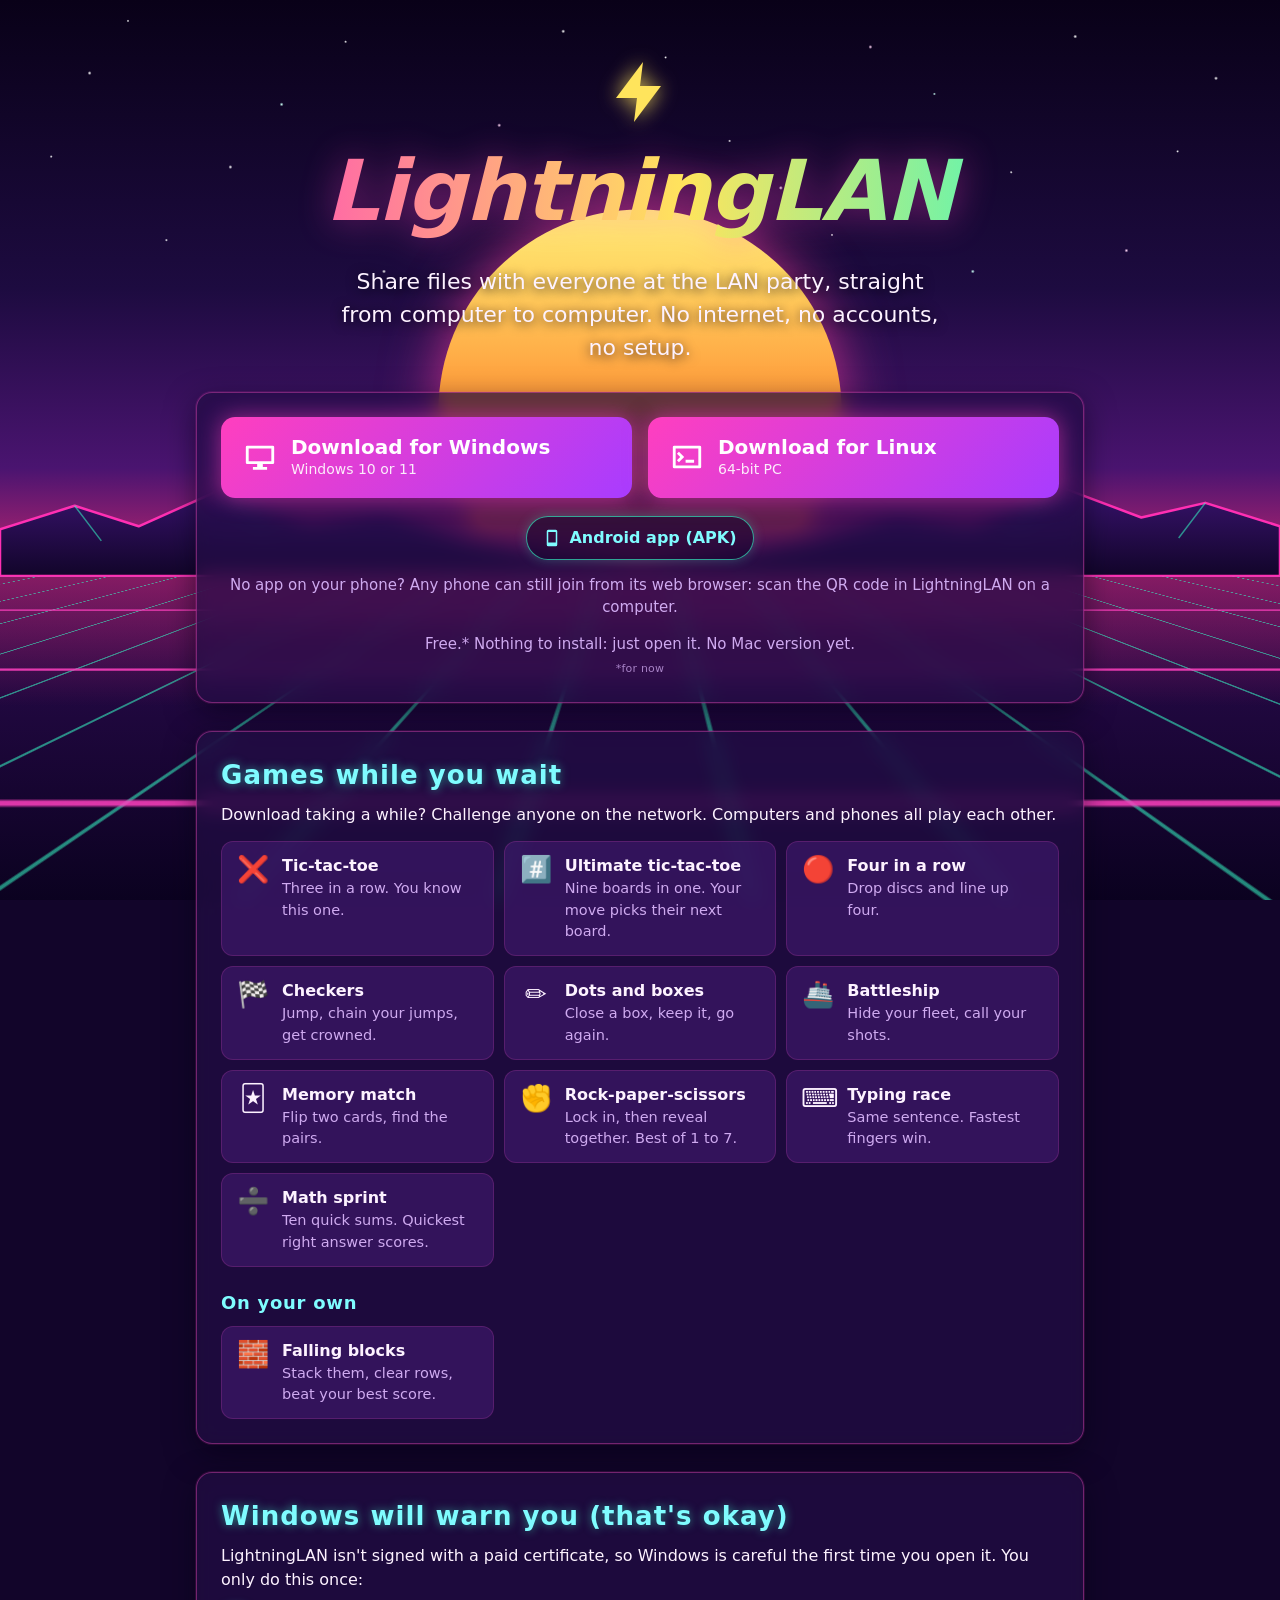
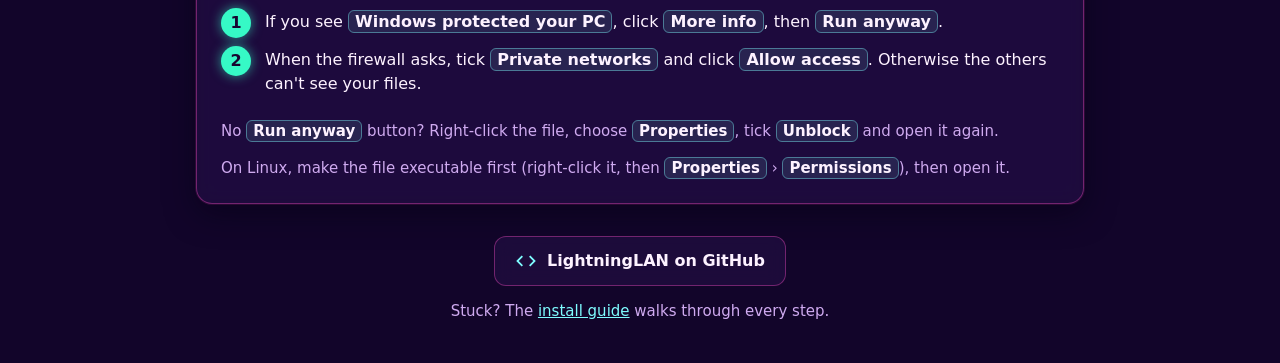
==== docs/index.html @ 92f5864b "Website for lightninglan.party (GitHub Pages, in docs/) A one-page Synthwave site for LAN party frie" ====
<!doctype html>
<html lang="en">
<head>
  <meta charset="utf-8">
  <meta name="viewport" content="width=device-width, initial-scale=1">
  <title>LightningLAN: share files at your LAN party</title>
  <meta name="description" content="Share files with everyone at the LAN party, straight from computer to computer. No internet, no accounts, no setup. Free for Windows and Linux.">
  <meta name="theme-color" content="#12052a">
  <meta property="og:type" content="website">
  <meta property="og:url" content="https://lightninglan.party/">
  <meta property="og:title" content="LightningLAN">
  <meta property="og:description" content="Share files with everyone at the LAN party, straight from computer to computer. No internet, no accounts, no setup.">
  <link rel="icon" href="favicon.svg" type="image/svg+xml">
  <link rel="stylesheet" href="style.css">
</head>
<body>
  <!-- The app's Synthwave scene: stars, a striped sun, mountains and a rolling neon grid. -->
  <div class="scene" aria-hidden="true">
    <div class="sw-stars"></div>
    <div class="sw-sun"></div>
    <div class="sw-mountains"></div>
    <div class="sw-floor"><div class="sw-grid"></div></div>
  </div>

  <main class="page">
    <header class="hero">
      <svg class="logo" viewBox="0 0 24 24" aria-hidden="true"><path d="M13 2 4 14h7l-1 8 9-12h-7l1-8z"/></svg>
      <h1 class="brand">LightningLAN</h1>
      <p class="tagline">Share files with everyone at the LAN party, straight from computer to computer.
        No internet, no accounts, no setup.</p>
    </header>

    <section class="card get" aria-label="Download">
      <div class="downloads">
        <a class="dl" href="https://github.com/zridi10/LightningLAN/releases/latest/download/LightningLAN.exe">
          <svg viewBox="0 0 24 24" aria-hidden="true"><path d="M3 4h18a1 1 0 0 1 1 1v11a1 1 0 0 1-1 1h-7v2h3v2H7v-2h3v-2H3a1 1 0 0 1-1-1V5a1 1 0 0 1 1-1zm1 2v9h16V6H4z"/></svg>
          <span><strong>Download for Windows</strong><small>Windows 10 or 11</small></span>
        </a>
        <a class="dl" href="https://github.com/zridi10/LightningLAN/releases/latest/download/LightningLAN-linux-x86_64">
          <svg viewBox="0 0 24 24" aria-hidden="true"><path d="M3 4h18a1 1 0 0 1 1 1v14a1 1 0 0 1-1 1H3a1 1 0 0 1-1-1V5a1 1 0 0 1 1-1zm1 2v12h16V6H4zm2.3 2.3 3.7 3.7-3.7 3.7-1.4-1.4 2.3-2.3-2.3-2.3 1.4-1.4zM11 14h6v2h-6v-2z"/></svg>
          <span><strong>Download for Linux</strong><small>64-bit PC</small></span>
        </a>
      </div>
      <a class="dl-small" href="https://github.com/zridi10/LightningLAN/releases/latest/download/LightningLAN-android.apk">
        <svg viewBox="0 0 24 24" aria-hidden="true"><path d="M7 1h10a2 2 0 0 1 2 2v18a2 2 0 0 1-2 2H7a2 2 0 0 1-2-2V3a2 2 0 0 1 2-2zm0 3v14h10V4H7zm4 15.5h2v1.5h-2v-1.5z"/></svg>
        Android app (APK)
      </a>
      <p class="note">No app on your phone? Any phone can still join from its web browser: scan the QR code
        in LightningLAN on a computer.</p>
      <p class="note muted">Free.* Nothing to install: just open it. No Mac version yet.</p>
      <p class="legal">*for now</p>
    </section>

    <section class="card" aria-labelledby="games-title">
      <h2 id="games-title">Games while you wait</h2>
      <p>Download taking a while? Challenge anyone on the network. Computers and phones all play each other.</p>
      <ul class="games">
        <li><span class="icon" aria-hidden="true">❌</span><span><b>Tic-tac-toe</b>Three in a row. You know this one.</span></li>
        <li><span class="icon" aria-hidden="true">#️⃣</span><span><b>Ultimate tic-tac-toe</b>Nine boards in one. Your move picks their next board.</span></li>
        <li><span class="icon" aria-hidden="true">🔴</span><span><b>Four in a row</b>Drop discs and line up four.</span></li>
        <li><span class="icon" aria-hidden="true">🏁</span><span><b>Checkers</b>Jump, chain your jumps, get crowned.</span></li>
        <li><span class="icon" aria-hidden="true">✏️</span><span><b>Dots and boxes</b>Close a box, keep it, go again.</span></li>
        <li><span class="icon" aria-hidden="true">🚢</span><span><b>Battleship</b>Hide your fleet, call your shots.</span></li>
        <li><span class="icon" aria-hidden="true">🃏</span><span><b>Memory match</b>Flip two cards, find the pairs.</span></li>
        <li><span class="icon" aria-hidden="true">✊</span><span><b>Rock-paper-scissors</b>Lock in, then reveal together. Best of 1 to 7.</span></li>
        <li><span class="icon" aria-hidden="true">⌨️</span><span><b>Typing race</b>Same sentence. Fastest fingers win.</span></li>
        <li><span class="icon" aria-hidden="true">➗</span><span><b>Math sprint</b>Ten quick sums. Quickest right answer scores.</span></li>
      </ul>
      <h3>On your own</h3>
      <ul class="games">
        <li><span class="icon" aria-hidden="true">🧱</span><span><b>Falling blocks</b>Stack them, clear rows, beat your best score.</span></li>
      </ul>
    </section>

    <section class="card" id="windows" aria-labelledby="windows-title">
      <h2 id="windows-title">Windows will warn you (that's okay)</h2>
      <p>LightningLAN isn't signed with a paid certificate, so Windows is careful the first time you open it.
        You only do this once:</p>
      <ol class="steps">
        <li>If you see <span class="ui">Windows protected your PC</span>, click <span class="ui">More info</span>,
          then <span class="ui">Run anyway</span>.</li>
        <li>When the firewall asks, tick <span class="ui">Private networks</span> and click
          <span class="ui">Allow access</span>. Otherwise the others can't see your files.</li>
      </ol>
      <p class="note">No <span class="ui">Run anyway</span> button? Right-click the file, choose
        <span class="ui">Properties</span>, tick <span class="ui">Unblock</span> and open it again.</p>
      <p class="note">On Linux, make the file executable first (right-click it, then
        <span class="ui">Properties</span> › <span class="ui">Permissions</span>), then open it.</p>
    </section>

    <footer class="footer">
      <a class="github" href="https://github.com/zridi10/LightningLAN">
        <svg viewBox="0 0 24 24" aria-hidden="true"><path d="M8.7 16.6 4.1 12l4.6-4.6L7.3 6l-6 6 6 6 1.4-1.4zm6.6 0 4.6-4.6-4.6-4.6L16.7 6l6 6-6 6-1.4-1.4z"/></svg>
        LightningLAN on GitHub
      </a>
      <p class="muted">Stuck? The <a href="https://github.com/zridi10/LightningLAN/blob/main/INSTALL.md">install guide</a>
        walks through every step.</p>
    </footer>
  </main>
</body>
</html>
---- docs/style.css ----
/* lightninglan.party: the app's Synthwave theme (lightninglan/static/style.css) as a one-page site. */

:root {
  --bg: #12052a;
  --surface: rgba(34, 14, 66, 0.72);
  --surface-2: rgba(66, 26, 112, 0.62);
  --border: rgba(255, 79, 196, 0.38);
  --text: #fdf2ff;
  --muted: #cfaaf0;
  --pink: #ff3fbf;
  --cyan: #36f9c6;
  --sky: #7ffcff;
  --bolt: #ffe45c;
  color-scheme: dark;
}

* { box-sizing: border-box; }
html { -webkit-text-size-adjust: 100%; }
body { margin: 0; min-height: 100vh; background: var(--bg); color: var(--text); line-height: 1.5;
       font: 16px/1.5 system-ui, "Segoe UI", Roboto, "Helvetica Neue", Arial, sans-serif; }
a { color: var(--sky); }
a:focus-visible { outline: 3px solid var(--bolt); outline-offset: 3px; }

/* ----- the scene, fixed behind everything ------------------------------------------------------ */

.scene { position: fixed; inset: 0; z-index: 0; overflow: hidden; pointer-events: none;
         background: linear-gradient(#090118 0%, #1d0b40 32%, #4a1470 52%, #c0266f 63.5%, #12052a 64%); }
.scene > div { position: absolute; }
.sw-stars { inset: 0 0 42% 0; animation: twinkle 2.6s ease-in-out infinite alternate;
  background-image:
    radial-gradient(2px 2px at 7% 14%, #fff, transparent), radial-gradient(2px 2px at 18% 32%, #fff, transparent),
    radial-gradient(1.5px 1.5px at 27% 8%, #fff, transparent), radial-gradient(2px 2px at 39% 24%, #ffd6f5, transparent),
    radial-gradient(1.5px 1.5px at 52% 11%, #fff, transparent), radial-gradient(2px 2px at 61% 36%, #fff, transparent),
    radial-gradient(1.5px 1.5px at 73% 18%, #c9fff4, transparent), radial-gradient(2px 2px at 84% 7%, #fff, transparent),
    radial-gradient(1.5px 1.5px at 92% 29%, #fff, transparent), radial-gradient(2px 2px at 46% 42%, #fff, transparent),
    radial-gradient(1.5px 1.5px at 13% 46%, #fff, transparent), radial-gradient(2px 2px at 88% 48%, #ffd6f5, transparent); }
.sw-stars::after { content: ""; position: absolute; inset: 0; animation: twinkle 3.4s ease-in-out infinite alternate-reverse;
  background-image:
    radial-gradient(1.5px 1.5px at 4% 30%, #fff, transparent), radial-gradient(2px 2px at 22% 20%, #c9fff4, transparent),
    radial-gradient(1.5px 1.5px at 33% 40%, #fff, transparent), radial-gradient(2px 2px at 44% 6%, #fff, transparent),
    radial-gradient(1.5px 1.5px at 57% 27%, #fff, transparent), radial-gradient(2px 2px at 68% 9%, #ffd6f5, transparent),
    radial-gradient(1.5px 1.5px at 79% 33%, #fff, transparent), radial-gradient(2px 2px at 95% 15%, #fff, transparent),
    radial-gradient(1.5px 1.5px at 65% 45%, #fff, transparent), radial-gradient(2px 2px at 30% 52%, #fff, transparent),
    radial-gradient(1.5px 1.5px at 10% 4%, #fff, transparent), radial-gradient(2px 2px at 76% 52%, #c9fff4, transparent); }
@keyframes twinkle { from { opacity: 0.35; } to { opacity: 1; } }
.sw-sun { left: 50%; bottom: 31%; width: min(46vw, 420px); aspect-ratio: 1; transform: translateX(-50%);
          background: url(assets/synthwave-sun.svg) center / contain no-repeat;
          filter: drop-shadow(0 0 28px rgba(255, 64, 160, 0.7)); animation: glow 3.5s ease-in-out infinite alternate; }
@keyframes glow { to { filter: drop-shadow(0 0 48px rgba(255, 140, 60, 0.85)); } }
.sw-mountains { left: 0; right: 0; bottom: 36%; height: 13vh;
                background: url(assets/synthwave-mountains.svg) bottom / 100% 100% no-repeat; }
.sw-floor { left: 0; right: 0; top: 64%; bottom: 0; overflow: hidden; perspective: 300px; perspective-origin: 50% 0;
            background: linear-gradient(#2d0b52, #0b0220); }
.sw-floor::after { content: ""; position: absolute; left: 0; right: 0; top: 0; height: 40%;
                   background: linear-gradient(rgba(192, 38, 111, 0.6), transparent); }
.sw-grid { position: absolute; left: -150%; right: -150%; top: -70px; height: 1200px; transform-origin: 50% 70px;
           background-image: linear-gradient(rgba(255, 63, 191, 0.85) 2px, transparent 2px),
                             linear-gradient(90deg, rgba(54, 249, 198, 0.55) 2px, transparent 2px);
           background-size: 70px 70px; transform: rotateX(68deg); animation: roll 1.1s linear infinite; }
@keyframes roll { from { transform: rotateX(68deg) translateY(0); } to { transform: rotateX(68deg) translateY(70px); } }

/* ----- the page ----------------------------------------------------------------------------- */

.page { position: relative; z-index: 1; max-width: 920px; margin: 0 auto; padding: 56px 16px 40px; }

.hero { text-align: center; }
.logo { width: 72px; height: 72px; fill: var(--bolt); filter: drop-shadow(0 0 10px rgba(255, 228, 92, 0.85)); }
/* The gradient only paints inside the box: room below for the g's tail, and at the sides for the slant. */
.brand { margin: 2px 0 6px; font-size: clamp(44px, 9vw, 84px); line-height: 1.25; font-weight: 800; font-style: italic;
         letter-spacing: -0.01em; color: transparent; -webkit-background-clip: text; background-clip: text;
         background-image: linear-gradient(90deg, #ff3fbf, #ffe45c 55%, #36f9c6);
         filter: drop-shadow(0 0 18px rgba(255, 63, 191, 0.45)); padding: 0.02em 0.14em 0.18em; }
.tagline { max-width: 620px; margin: 0 auto; font-size: clamp(18px, 2.6vw, 22px); text-shadow: 0 2px 12px rgba(9, 1, 24, 0.9); }

.card { margin-top: 28px; padding: 24px; border: 1px solid var(--border); border-radius: 16px; background: var(--surface);
        box-shadow: 0 0 0 1px rgba(255, 63, 191, 0.12), 0 10px 30px rgba(5, 0, 20, 0.55);
        -webkit-backdrop-filter: blur(10px) saturate(1.3); backdrop-filter: blur(10px) saturate(1.3); }
h2 { margin: 0 0 8px; font-size: 26px; color: var(--sky); text-shadow: 0 0 10px rgba(54, 249, 198, 0.55); letter-spacing: 0.04em; }
h3 { margin: 22px 0 10px; font-size: 18px; color: var(--sky); letter-spacing: 0.04em; }
.card p { margin: 0 0 14px; }
.muted { color: var(--muted); }
.note { font-size: 15px; color: var(--muted); }
.card .note:last-child { margin-bottom: 0; }
.card .legal { margin: -8px 0 0; font-size: 11px; letter-spacing: 0.02em; color: var(--muted); opacity: 0.75; }

/* Downloads: two big neon buttons, a smaller one for Android. */
.get { text-align: center; }
.downloads { display: grid; grid-template-columns: repeat(auto-fit, minmax(250px, 1fr)); gap: 16px; }
.dl { display: flex; align-items: center; gap: 14px; padding: 18px 22px; border-radius: 14px; text-align: left;
      color: #fff; text-decoration: none; background: linear-gradient(135deg, #ff3fbf, #a83cff);
      box-shadow: 0 0 22px rgba(255, 63, 191, 0.55); transition: transform 0.15s, box-shadow 0.15s; }
.dl:hover { transform: translateY(-2px); box-shadow: 0 0 34px rgba(255, 63, 191, 0.8); }
.dl svg { flex: none; width: 34px; height: 34px; fill: currentColor; }
.dl strong { display: block; font-size: 20px; line-height: 1.2; }
.dl small { display: block; font-size: 14px; opacity: 0.9; }
.dl-small { display: inline-flex; align-items: center; gap: 8px; margin: 18px 0 14px; padding: 9px 16px;
            border: 1px solid rgba(54, 249, 198, 0.65); border-radius: 999px; background: rgba(18, 5, 42, 0.55);
            color: var(--sky); text-decoration: none; font-weight: 600; box-shadow: 0 0 12px rgba(54, 249, 198, 0.25);
            transition: background 0.15s, box-shadow 0.15s; }
.dl-small:hover { background: rgba(54, 249, 198, 0.14); box-shadow: 0 0 18px rgba(54, 249, 198, 0.45); }
.dl-small svg { width: 18px; height: 18px; fill: currentColor; }

/* Games. */
.games { list-style: none; margin: 0; padding: 0; display: grid; grid-template-columns: repeat(auto-fill, minmax(250px, 1fr));
         gap: 10px; }
.games li { display: flex; gap: 12px; align-items: flex-start; padding: 12px 14px; border-radius: 12px;
            background: var(--surface-2); border: 1px solid rgba(255, 79, 196, 0.18); }
.games .icon { flex: none; width: 34px; font-size: 26px; line-height: 1.2; text-align: center; }
.games b { display: block; }
.games li > span:last-child { font-size: 14.5px; color: var(--muted); }
.games li b { color: var(--text); font-size: 16px; }

/* Windows warning steps. */
.steps { margin: 0 0 14px; padding: 0; list-style: none; counter-reset: step; }
.steps li { position: relative; padding: 4px 0 10px 44px; counter-increment: step; }
.steps li::before { content: counter(step); position: absolute; left: 0; top: 2px; width: 30px; height: 30px; border-radius: 50%;
                    display: grid; place-items: center; font-weight: 800; color: #170530; background: var(--cyan);
                    box-shadow: 0 0 12px rgba(54, 249, 198, 0.6); }
.ui { padding: 1px 6px; border-radius: 6px; border: 1px solid rgba(127, 252, 255, 0.4); background: rgba(127, 252, 255, 0.1);
      color: var(--text); font-weight: 600; white-space: nowrap; }

/* Footer. */
.footer { margin-top: 32px; text-align: center; }
.github { display: inline-flex; align-items: center; gap: 10px; padding: 12px 20px; border-radius: 12px;
          border: 1px solid var(--border); background: var(--surface); color: var(--text); font-weight: 700;
          text-decoration: none; -webkit-backdrop-filter: blur(10px); backdrop-filter: blur(10px);
          transition: box-shadow 0.15s; }
.github:hover { box-shadow: 0 0 20px rgba(255, 63, 191, 0.5); }
.github svg { width: 22px; height: 22px; fill: var(--sky); }
.footer p { margin: 14px 0 0; font-size: 15px; }

@media (max-width: 520px) {
  .page { padding-top: 36px; }
  .card { padding: 18px; }
  .ui { white-space: normal; }
}

@media (prefers-reduced-motion: reduce) {
  .sw-stars, .sw-stars::after, .sw-sun, .sw-grid { animation: none; }
  .dl, .dl-small, .github { transition: none; }
  .dl:hover { transform: none; }
}
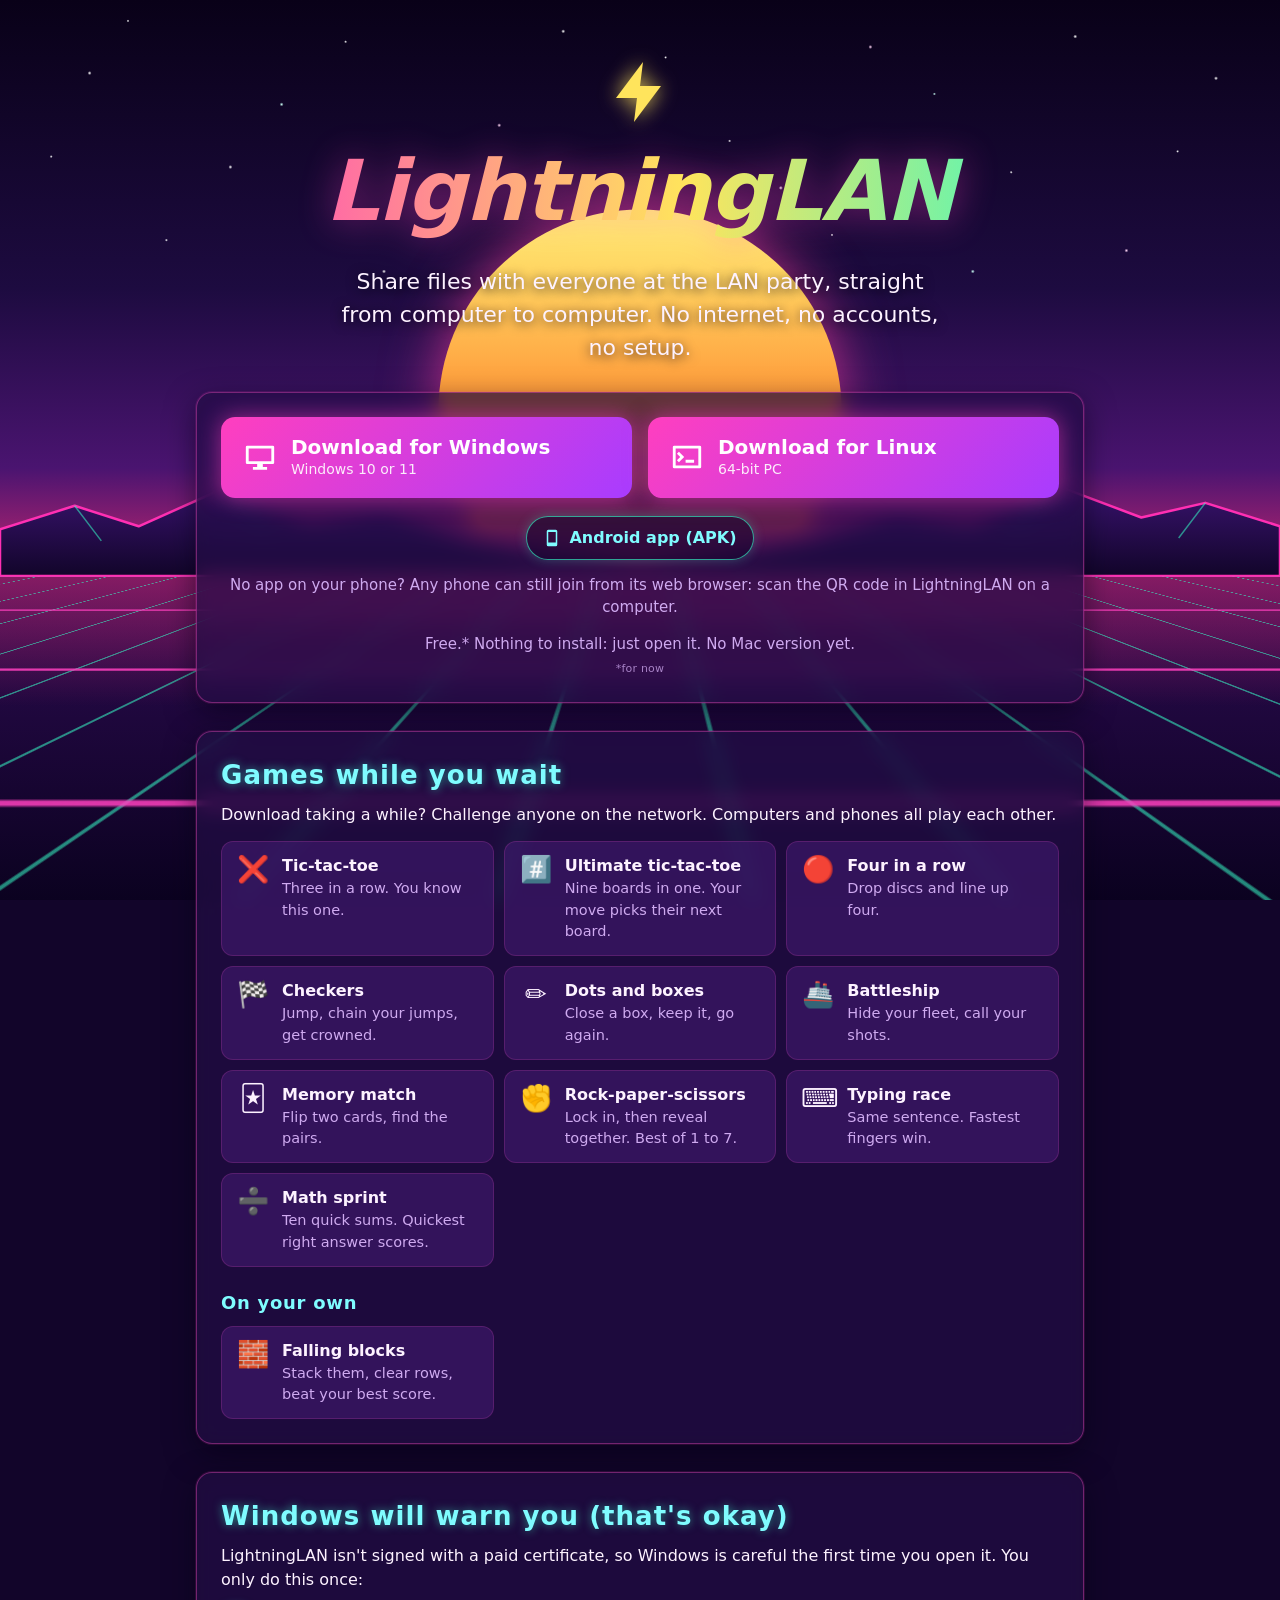
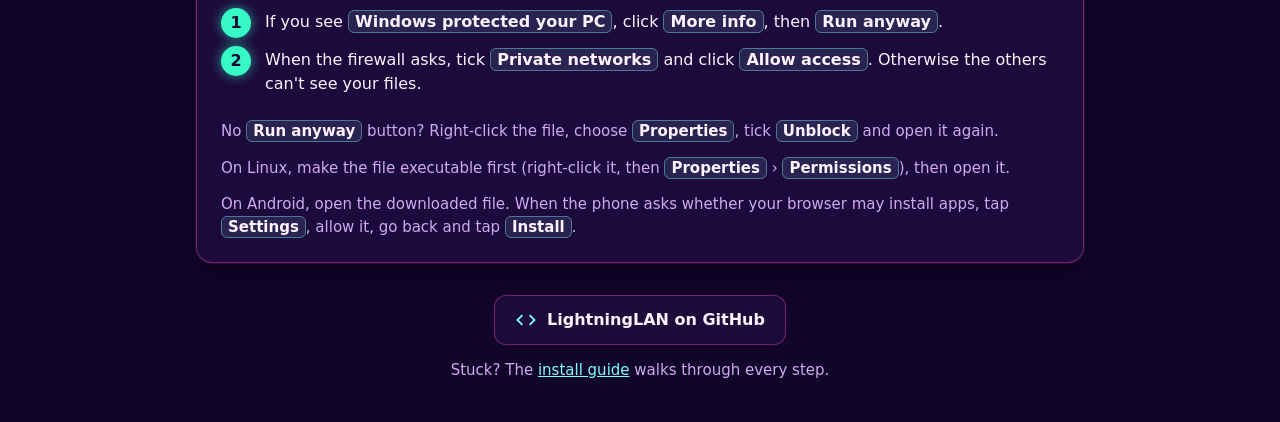
==== commit 69bad660: "LightningLAN 1.3.0, with the Android app in the release downloads The release workflow now also buil" ====
--- a/docs/index.html
+++ b/docs/index.html
@@ -4,12 +4,17 @@
   <meta charset="utf-8">
   <meta name="viewport" content="width=device-width, initial-scale=1">
   <title>LightningLAN: share files at your LAN party</title>
-  <meta name="description" content="Share files with everyone at the LAN party, straight from computer to computer. No internet, no accounts, no setup. Free for Windows and Linux.">
+  <meta name="description" content="Share files with everyone at the LAN party, straight from computer to computer. No internet, no accounts, no setup. Free for Windows, Linux and Android.">
   <meta name="theme-color" content="#12052a">
   <meta property="og:type" content="website">
   <meta property="og:url" content="https://lightninglan.party/">
   <meta property="og:title" content="LightningLAN">
   <meta property="og:description" content="Share files with everyone at the LAN party, straight from computer to computer. No internet, no accounts, no setup.">
+  <meta property="og:image" content="https://lightninglan.party/assets/preview.png">
+  <meta property="og:image:width" content="1200">
+  <meta property="og:image:height" content="630">
+  <meta property="og:image:alt" content="LightningLAN: share files with everyone at the LAN party. Play while you wait.">
+  <meta name="twitter:card" content="summary_large_image">
   <link rel="icon" href="favicon.svg" type="image/svg+xml">
   <link rel="stylesheet" href="style.css">
 </head>
@@ -86,6 +91,9 @@
         <span class="ui">Properties</span>, tick <span class="ui">Unblock</span> and open it again.</p>
       <p class="note">On Linux, make the file executable first (right-click it, then
         <span class="ui">Properties</span> › <span class="ui">Permissions</span>), then open it.</p>
+      <p class="note">On Android, open the downloaded file. When the phone asks whether your browser may
+        install apps, tap <span class="ui">Settings</span>, allow it, go back and tap
+        <span class="ui">Install</span>.</p>
     </section>
 
     <footer class="footer">
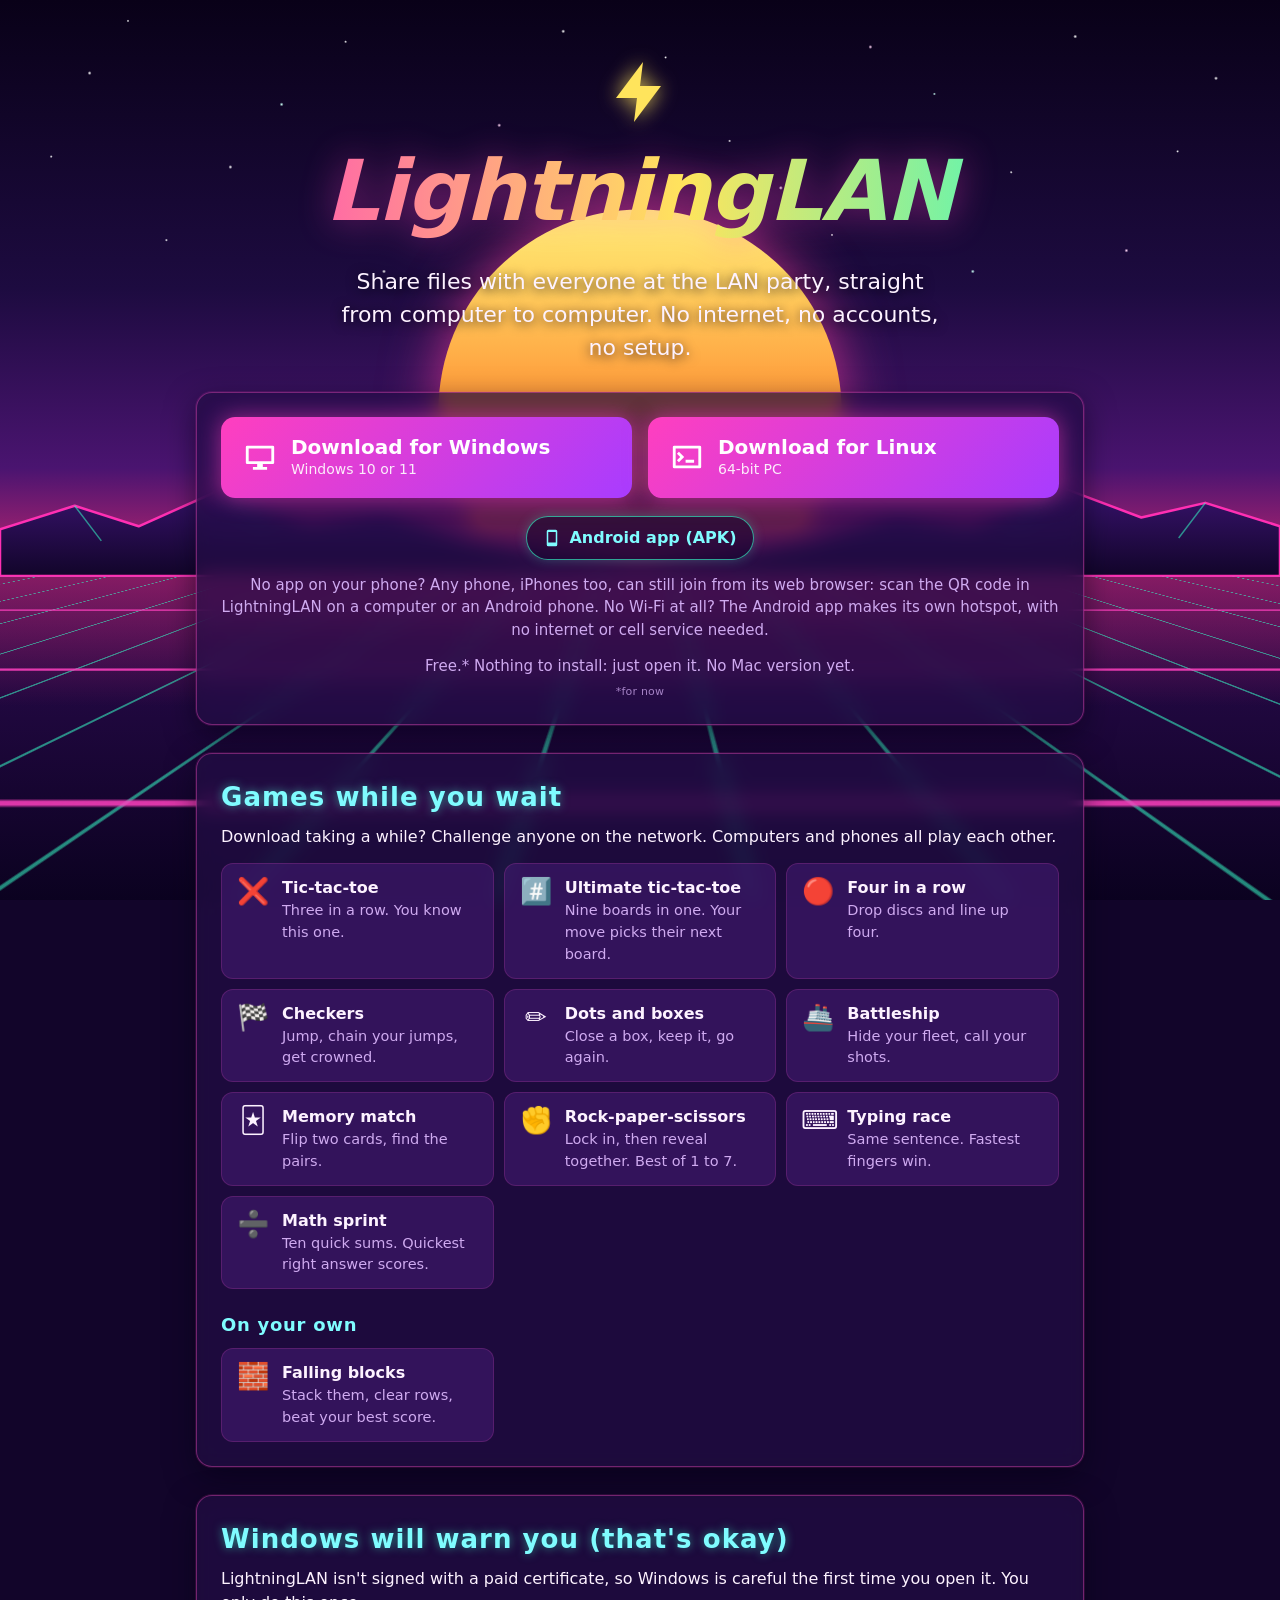
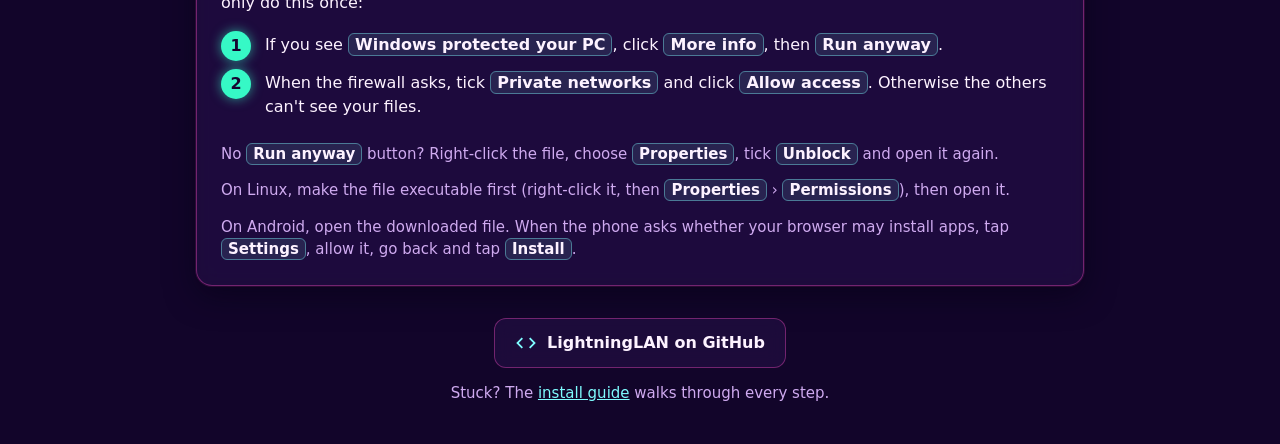
==== commit 83e0e78d: "LightningLAN 1.4.0: phones without the app via the Android app, a hotspot, and a tutorial - The Andr" ====
--- a/docs/index.html
+++ b/docs/index.html
@@ -50,8 +50,9 @@
         <svg viewBox="0 0 24 24" aria-hidden="true"><path d="M7 1h10a2 2 0 0 1 2 2v18a2 2 0 0 1-2 2H7a2 2 0 0 1-2-2V3a2 2 0 0 1 2-2zm0 3v14h10V4H7zm4 15.5h2v1.5h-2v-1.5z"/></svg>
         Android app (APK)
       </a>
-      <p class="note">No app on your phone? Any phone can still join from its web browser: scan the QR code
-        in LightningLAN on a computer.</p>
+      <p class="note">No app on your phone? Any phone, iPhones too, can still join from its web browser: scan
+        the QR code in LightningLAN on a computer or an Android phone. No Wi-Fi at all? The Android app
+        makes its own hotspot, with no internet or cell service needed.</p>
       <p class="note muted">Free.* Nothing to install: just open it. No Mac version yet.</p>
       <p class="legal">*for now</p>
     </section>
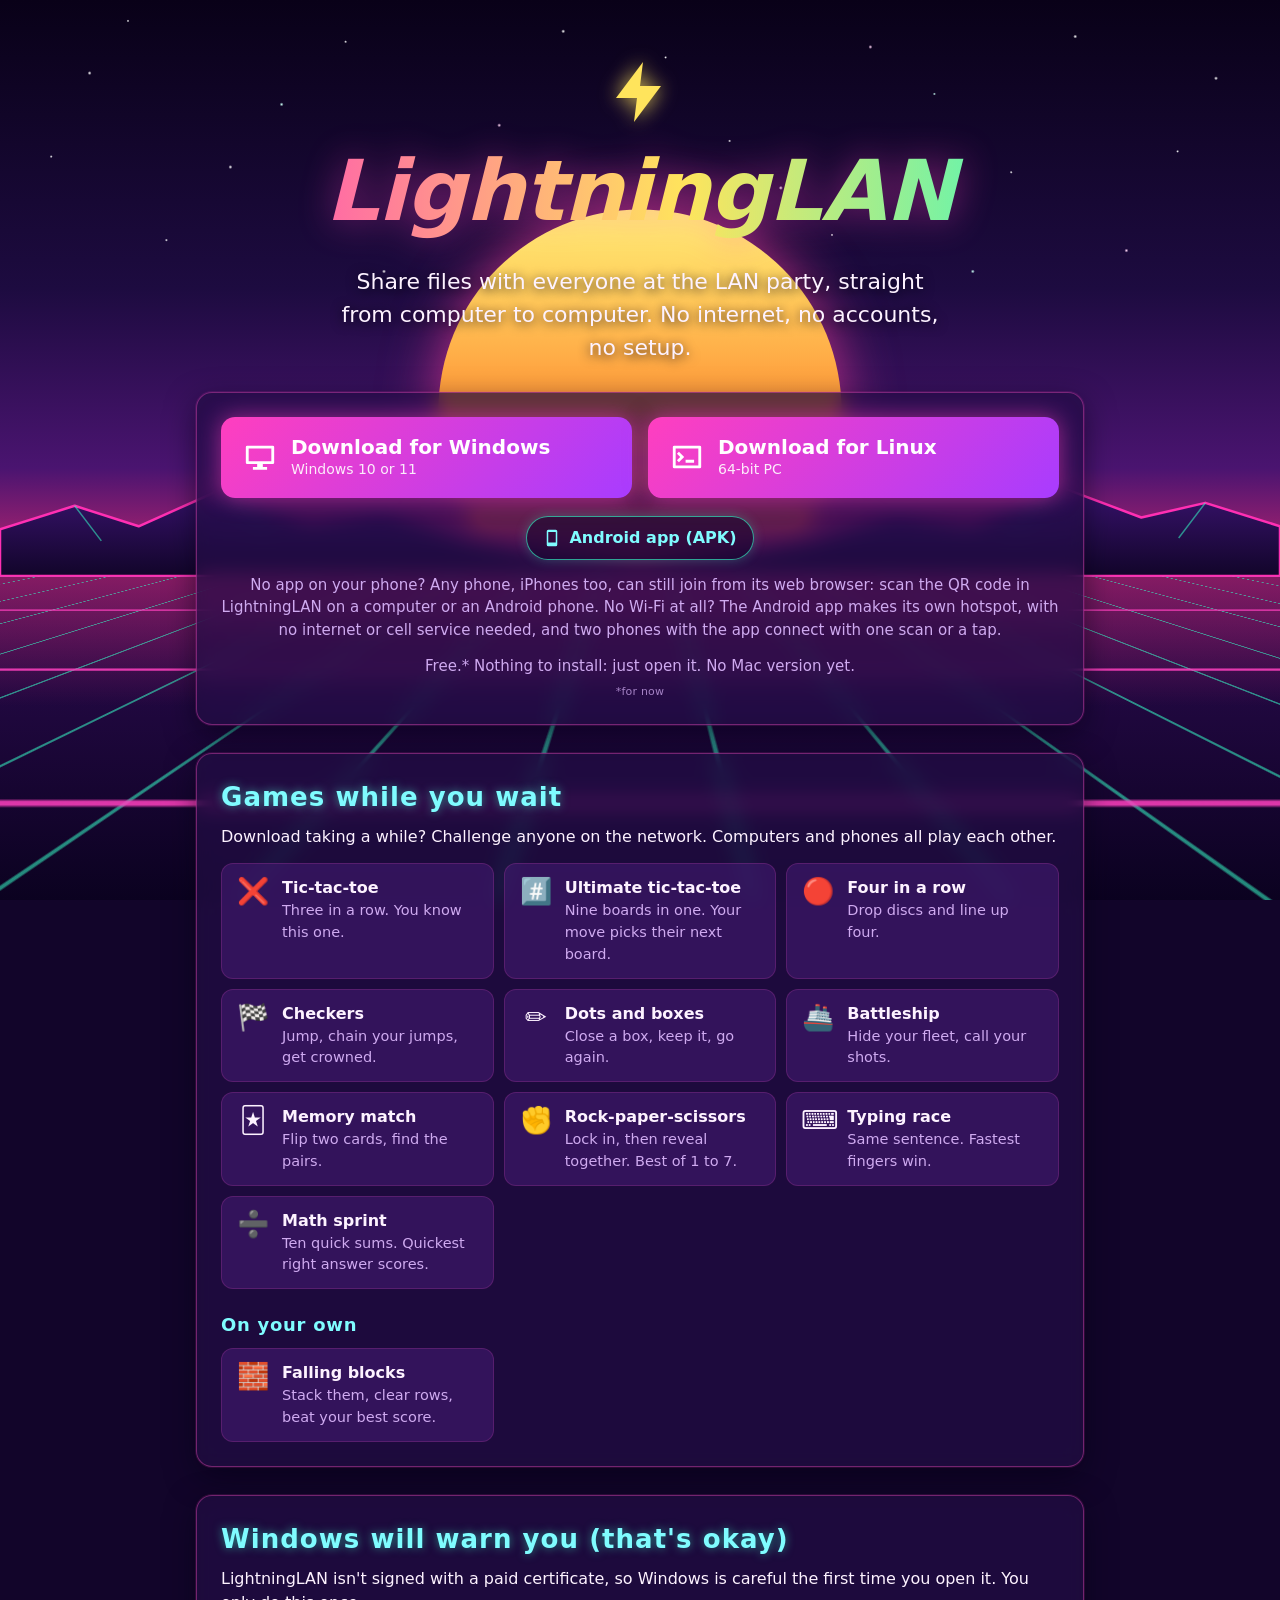
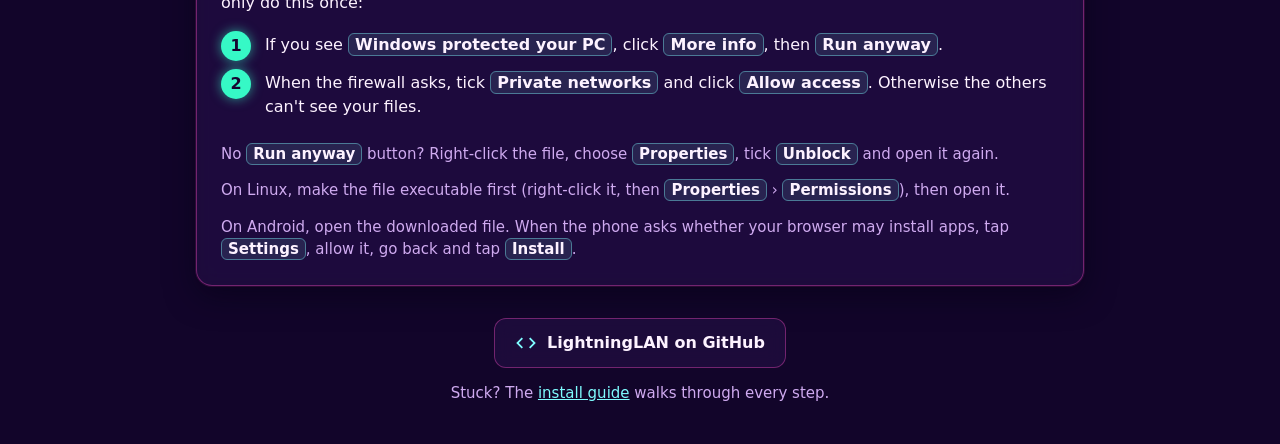
==== commit 5e91e831: "LightningLAN 1.5.0: connect two app phones with one QR code or an NFC tap - Android: the new ⋮ menu " ====
--- a/docs/index.html
+++ b/docs/index.html
@@ -52,7 +52,8 @@
       </a>
       <p class="note">No app on your phone? Any phone, iPhones too, can still join from its web browser: scan
         the QR code in LightningLAN on a computer or an Android phone. No Wi-Fi at all? The Android app
-        makes its own hotspot, with no internet or cell service needed.</p>
+        makes its own hotspot, with no internet or cell service needed, and two phones with the app
+        connect with one scan or a tap.</p>
       <p class="note muted">Free.* Nothing to install: just open it. No Mac version yet.</p>
       <p class="legal">*for now</p>
     </section>
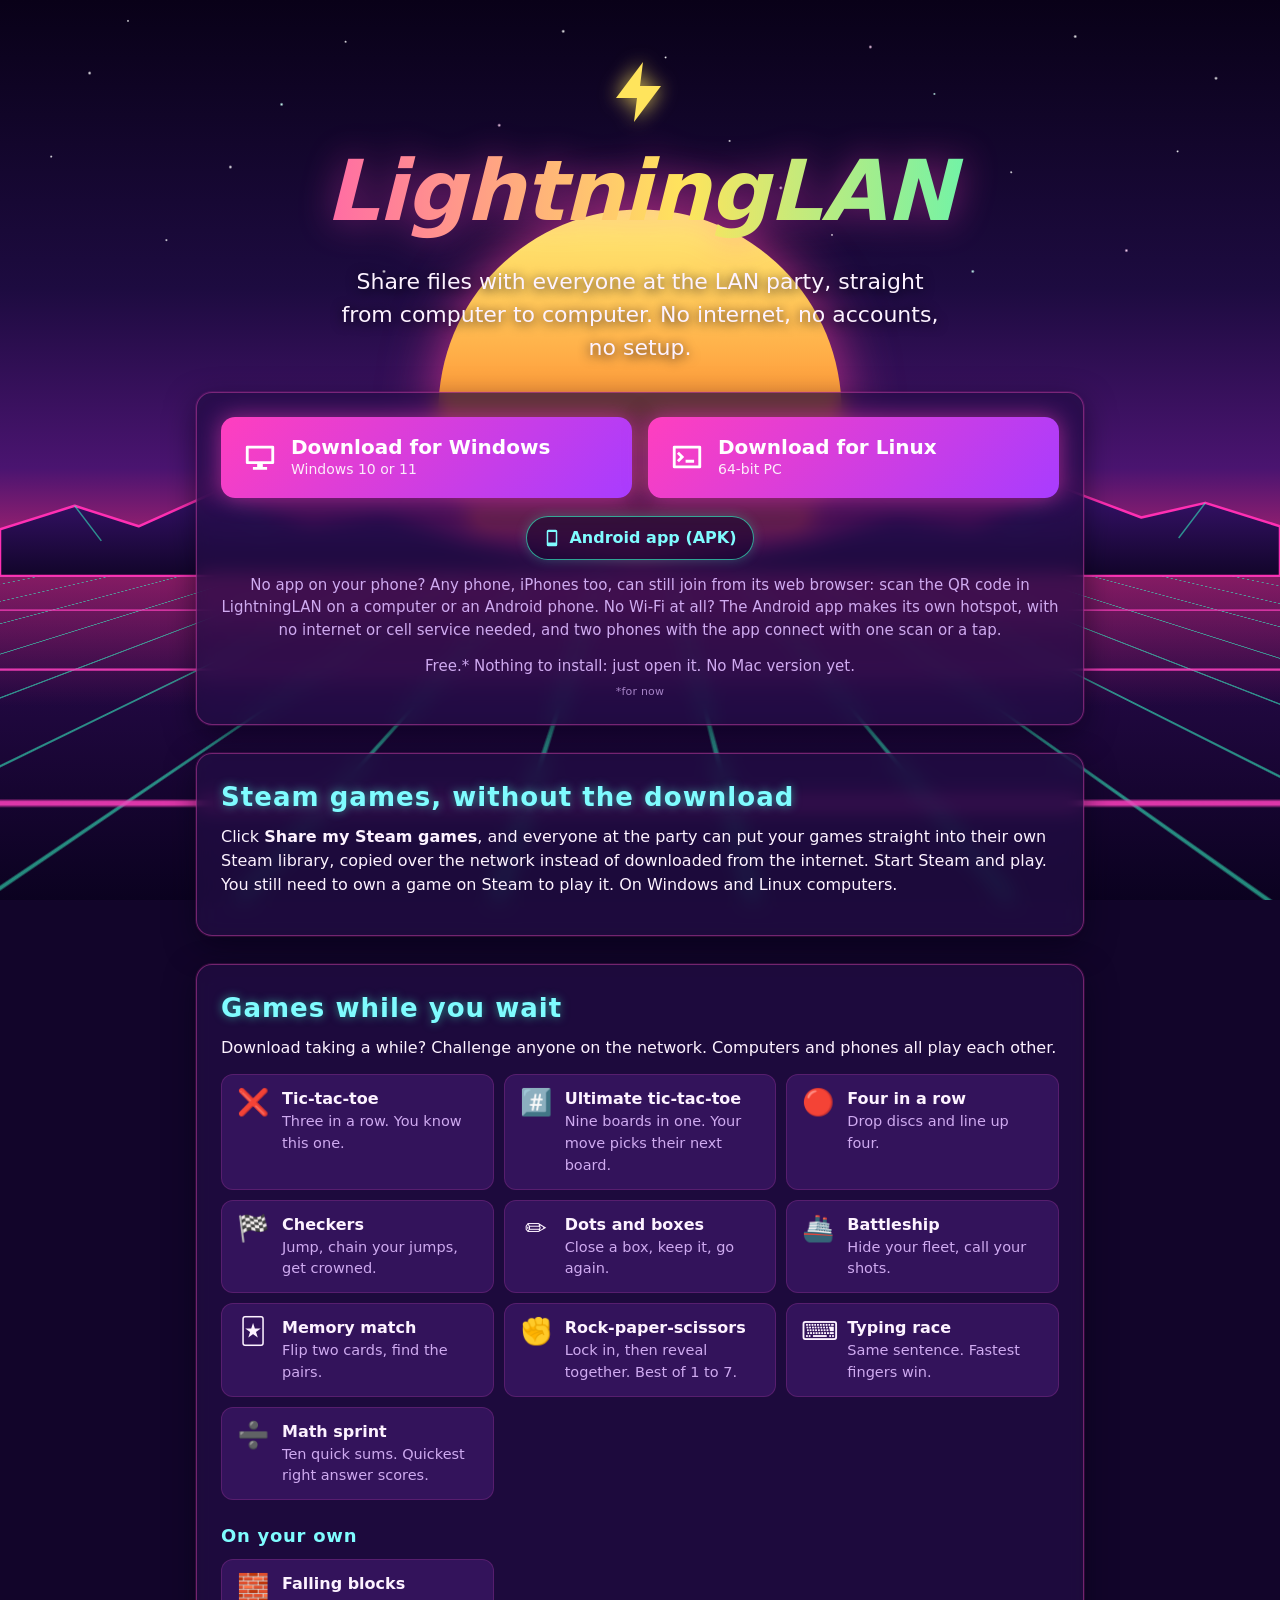
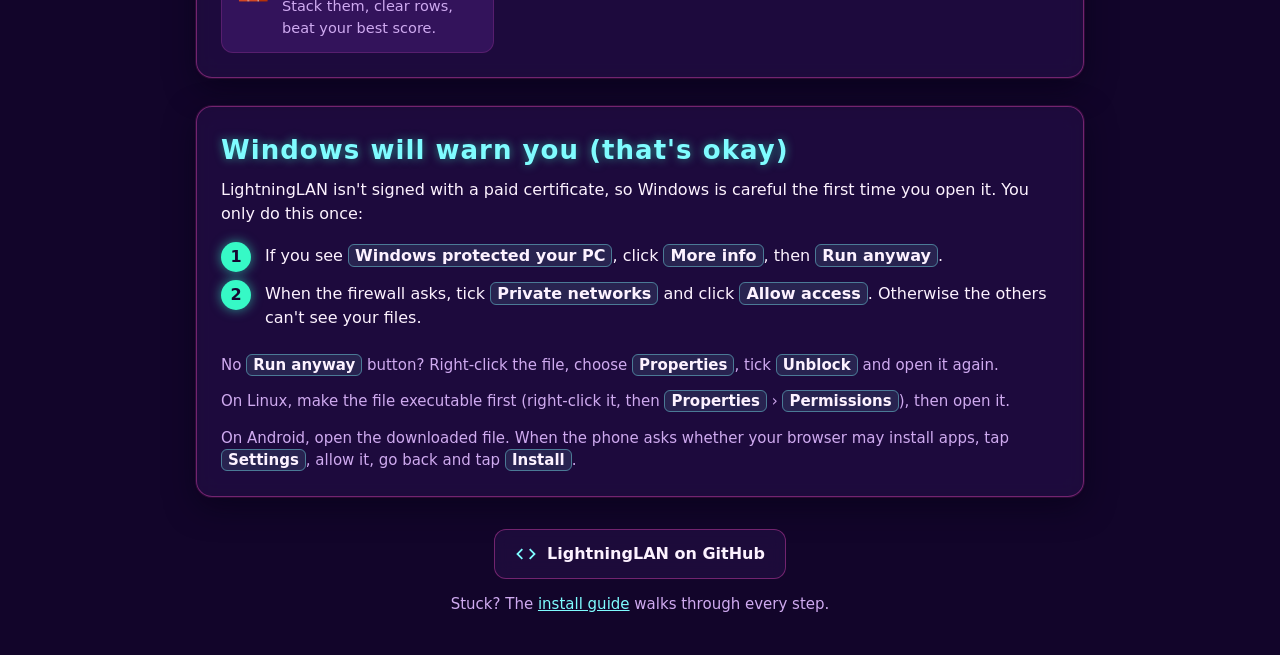
==== commit 67c7a747: "LightningLAN 1.6.0: share Steam games, and get them straight into Steam - Desktop: a "Your Steam gam" ====
--- a/docs/index.html
+++ b/docs/index.html
@@ -58,6 +58,13 @@
       <p class="legal">*for now</p>
     </section>
 
+    <section class="card" aria-labelledby="steam-title">
+      <h2 id="steam-title">Steam games, without the download</h2>
+      <p>Click <b>Share my Steam games</b>, and everyone at the party can put your games straight into
+        their own Steam library, copied over the network instead of downloaded from the internet. Start
+        Steam and play. You still need to own a game on Steam to play it. On Windows and Linux computers.</p>
+    </section>
+
     <section class="card" aria-labelledby="games-title">
       <h2 id="games-title">Games while you wait</h2>
       <p>Download taking a while? Challenge anyone on the network. Computers and phones all play each other.</p>
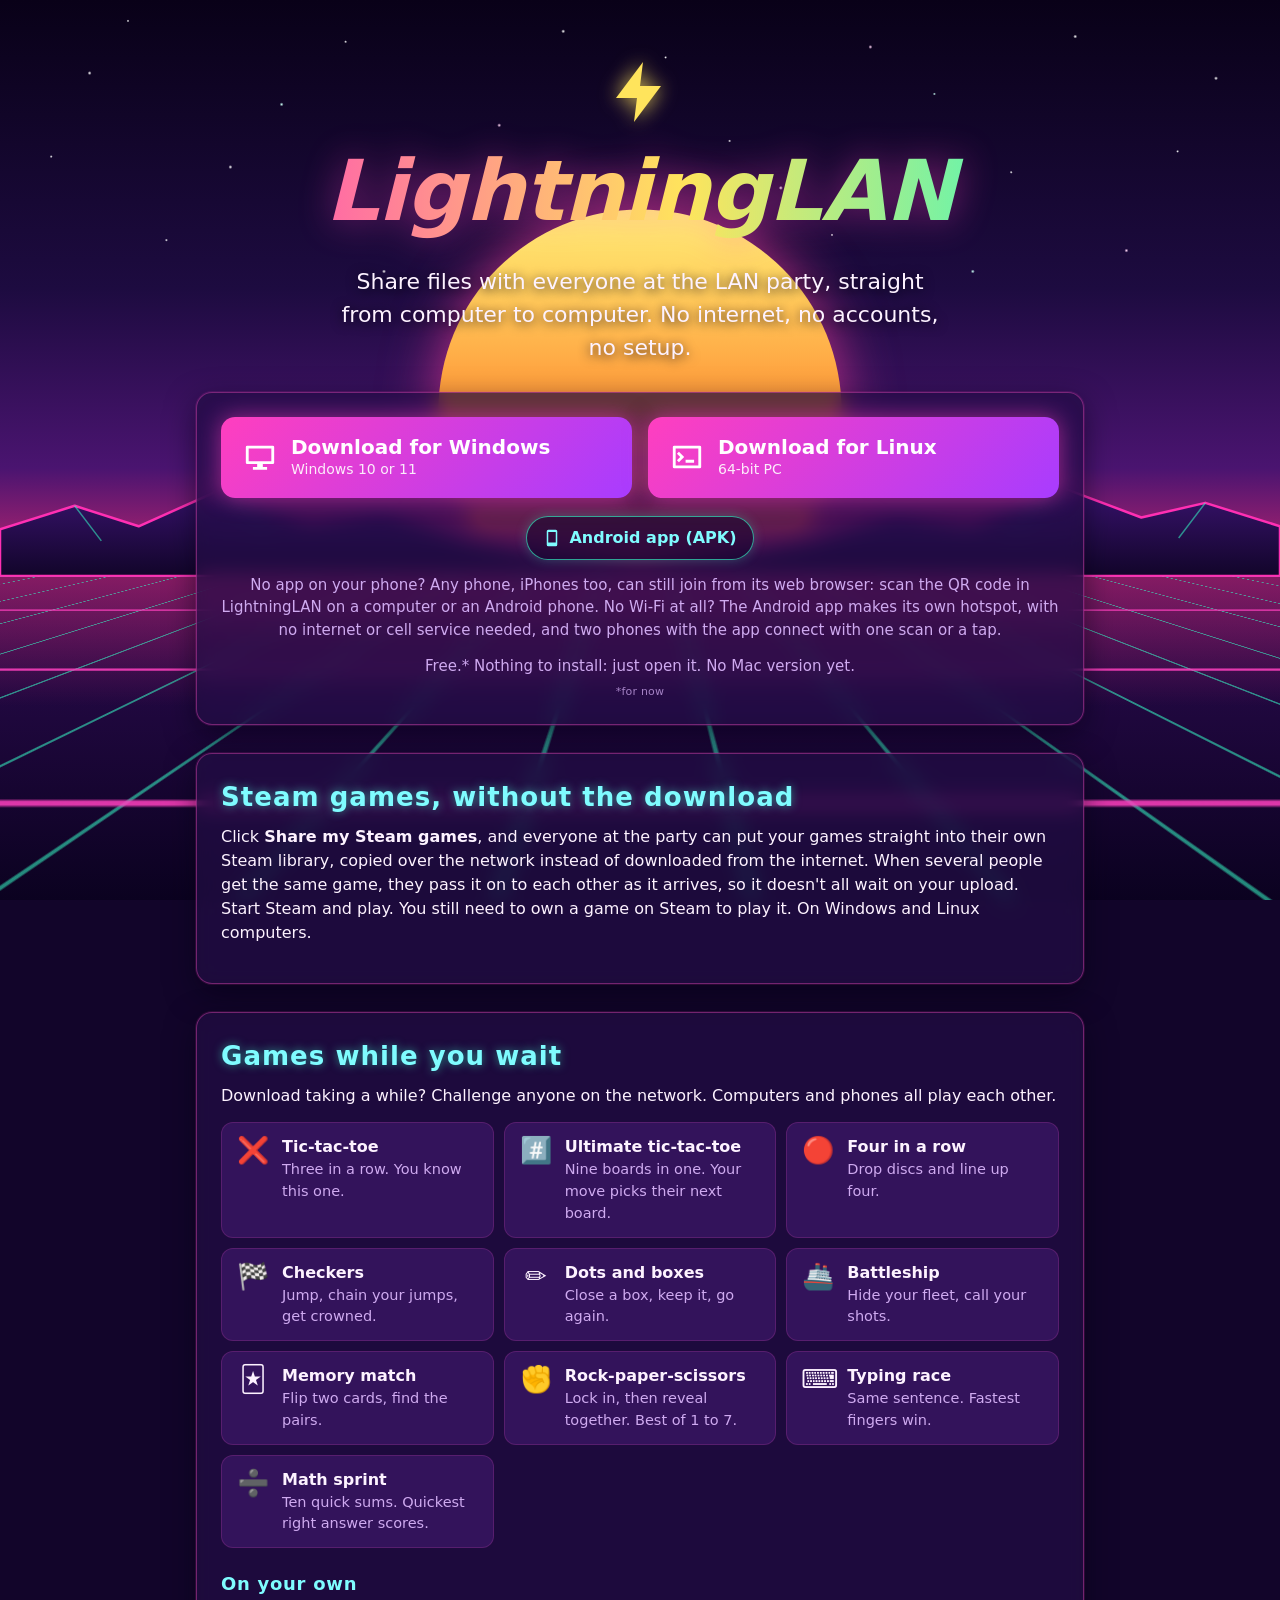
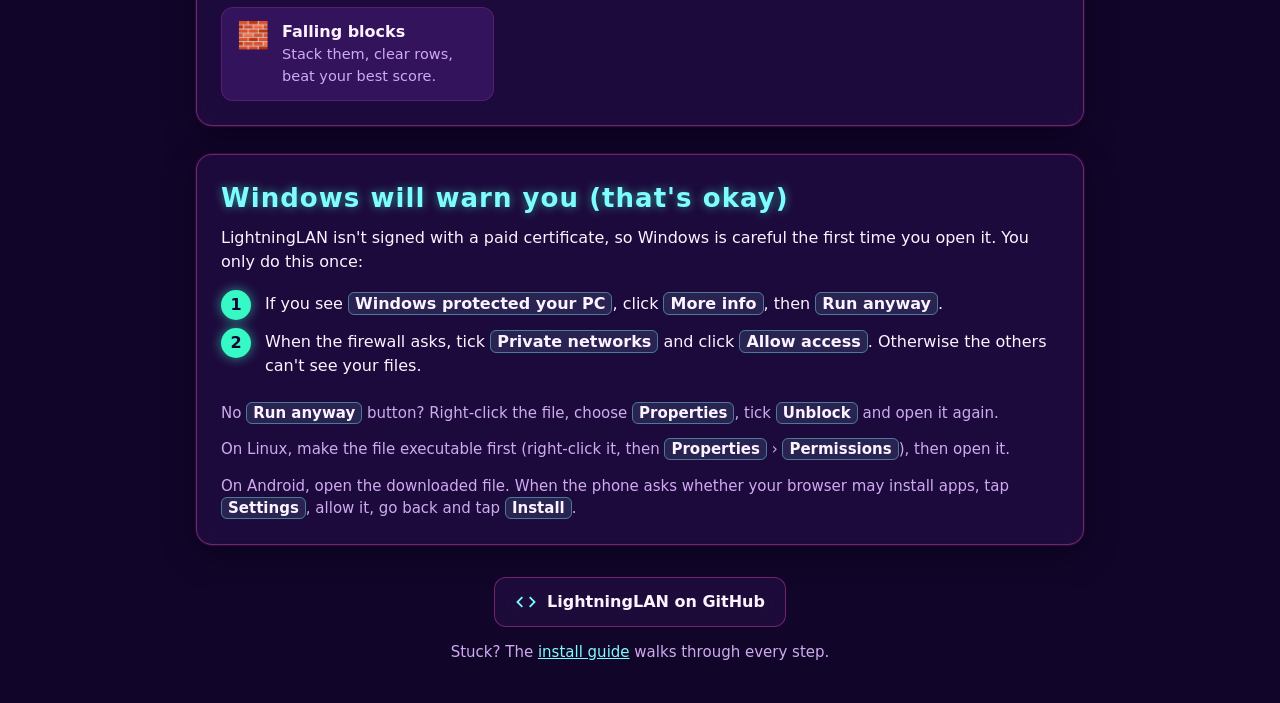
==== commit 9fe8e502: "LightningLAN 1.7.0: faster swarm downloads and Steam copies - The sharer keeps a ledger per file: wh" ====
--- a/docs/index.html
+++ b/docs/index.html
@@ -61,8 +61,10 @@
     <section class="card" aria-labelledby="steam-title">
       <h2 id="steam-title">Steam games, without the download</h2>
       <p>Click <b>Share my Steam games</b>, and everyone at the party can put your games straight into
-        their own Steam library, copied over the network instead of downloaded from the internet. Start
-        Steam and play. You still need to own a game on Steam to play it. On Windows and Linux computers.</p>
+        their own Steam library, copied over the network instead of downloaded from the internet. When
+        several people get the same game, they pass it on to each other as it arrives, so it doesn't all
+        wait on your upload. Start Steam and play. You still need to own a game on Steam to play it. On
+        Windows and Linux computers.</p>
     </section>
 
     <section class="card" aria-labelledby="games-title">
